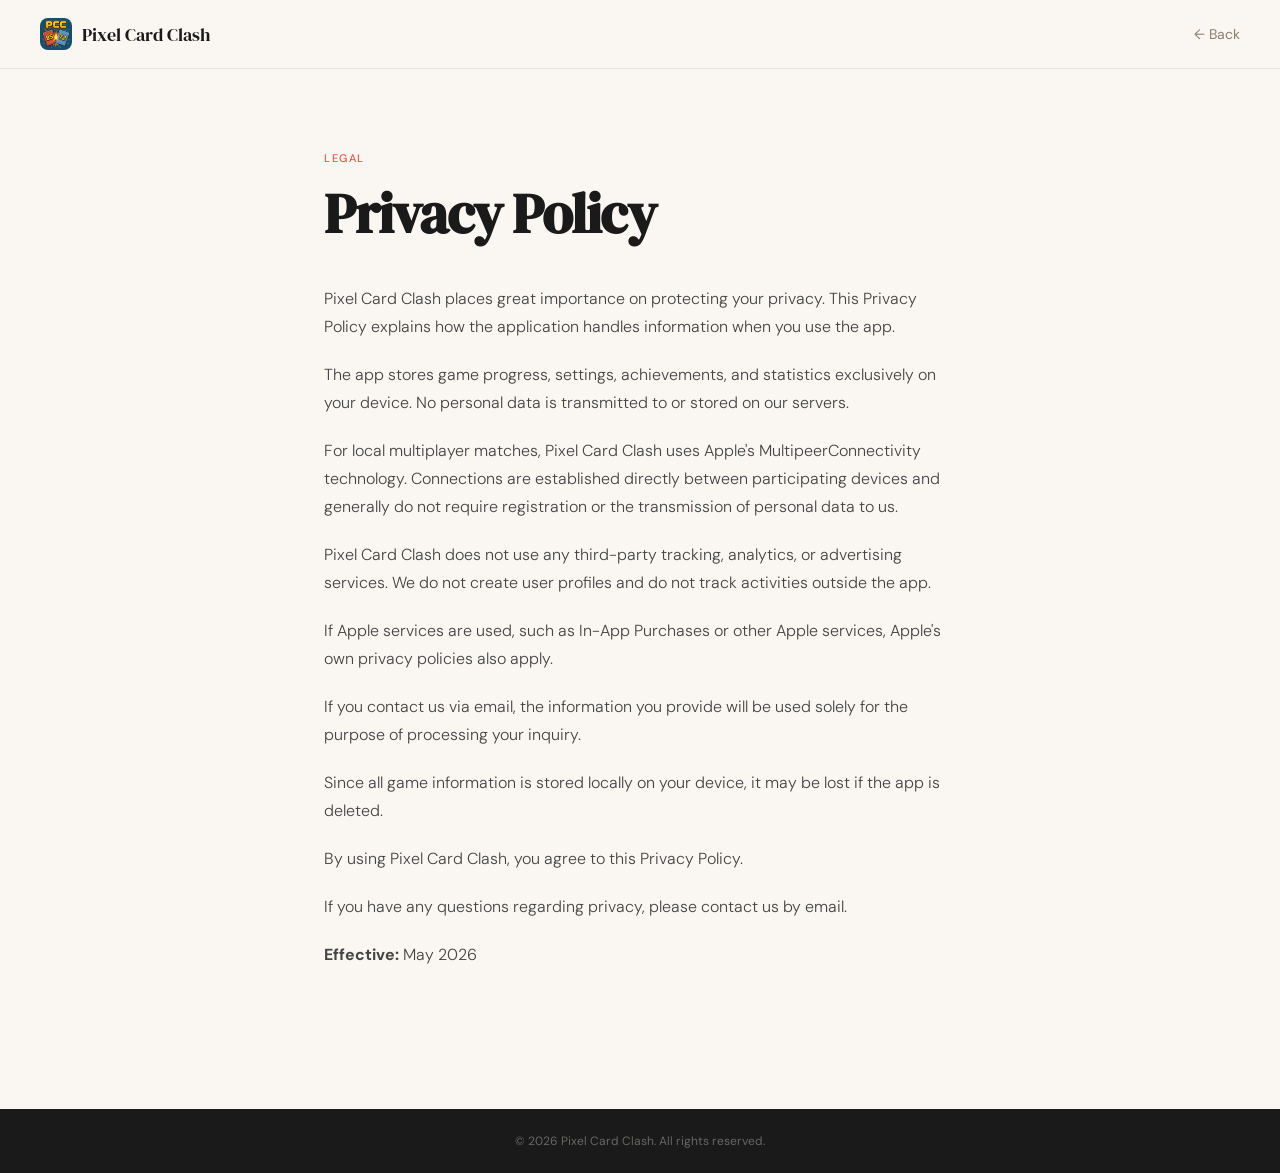
==== PrivacyPolicy.html @ 460555ed "Erstellung der Webseite" ====
<!DOCTYPE html>
<html lang="en">
<head>
  <meta charset="UTF-8">
  <meta name="viewport" content="width=device-width, initial-scale=1.0">
  <title>Privacy Policy – Pixel Card Clash</title>
  <link rel="preconnect" href="https://fonts.googleapis.com">
  <link rel="preconnect" href="https://fonts.gstatic.com" crossorigin>
  <link href="https://fonts.googleapis.com/css2?family=DM+Serif+Display:ital@0;1&family=DM+Sans:ital,opsz,wght@0,9..40,300;0,9..40,400;0,9..40,500;1,9..40,300&display=swap" rel="stylesheet">
  <style>
    :root { --cream:#FAF7F2; --charcoal:#1A1A1A; --coral:#E8574A; --muted:#8A8070; --border:rgba(0,0,0,0.08); }
    *, *::before, *::after { box-sizing:border-box; margin:0; padding:0; }
    body { font-family:'DM Sans',sans-serif; background:var(--cream); color:var(--charcoal); }
    nav { display:flex; align-items:center; justify-content:space-between; padding:18px 40px; background:rgba(250,247,242,0.9); backdrop-filter:blur(16px); border-bottom:1px solid var(--border); position:sticky; top:0; z-index:100; }
    .nav-logo { display:flex; align-items:center; gap:10px; text-decoration:none; color:var(--charcoal); }
    .nav-logo img { width:32px; height:32px; border-radius:8px; }
    .nav-logo span { font-family:'DM Serif Display',serif; font-size:18px; }
    .back-link { font-size:14px; color:var(--muted); text-decoration:none; display:flex; align-items:center; gap:6px; transition:color 0.2s; }
    .back-link:hover { color:var(--charcoal); }
    main { max-width:680px; margin:0 auto; padding:80px 24px 120px; }
    .doc-label { font-size:11px; letter-spacing:0.14em; text-transform:uppercase; color:var(--coral); font-weight:500; margin-bottom:16px; }
    h1 { font-family:'DM Serif Display',serif; font-size:clamp(34px,5vw,56px); letter-spacing:-1.5px; margin-bottom:40px; line-height:1.08; }
    p { font-size:16px; font-weight:300; line-height:1.75; color:#444; margin-bottom:20px; }
    footer { text-align:center; background:var(--charcoal); color:rgba(250,247,242,0.35); padding:24px; font-size:12px; }
    @media(max-width:600px){ nav{padding:14px 20px;} }
  </style>
</head>
<body>
  <nav>
    <a class="nav-logo" href="index.html">
      <img src="images/icon.png" alt="Pixel Card Clash">
      <span>Pixel Card Clash</span>
    </a>
    <a class="back-link" href="index.html">&#8592; Back</a>
  </nav>
  <main>
    <p class="doc-label">Legal</p>
    <h1>Privacy Policy</h1>
<p>Pixel Card Clash places great importance on protecting your privacy. This Privacy Policy explains how the application handles information when you use the app.</p>

<p>The app stores game progress, settings, achievements, and statistics exclusively on your device. No personal data is transmitted to or stored on our servers.</p>

<p>For local multiplayer matches, Pixel Card Clash uses Apple's MultipeerConnectivity technology. Connections are established directly between participating devices and generally do not require registration or the transmission of personal data to us.</p>

<p>Pixel Card Clash does not use any third-party tracking, analytics, or advertising services. We do not create user profiles and do not track activities outside the app.</p>

<p>If Apple services are used, such as In-App Purchases or other Apple services, Apple's own privacy policies also apply.</p>

<p>If you contact us via email, the information you provide will be used solely for the purpose of processing your inquiry.</p>

<p>Since all game information is stored locally on your device, it may be lost if the app is deleted.</p>

<p>By using Pixel Card Clash, you agree to this Privacy Policy.</p>

<p>If you have any questions regarding privacy, please contact us by email.</p>

<p><strong>Effective:</strong> May 2026</p>
  </main>
  <footer>&copy; 2026 Pixel Card Clash. All rights reserved.</footer>
</body>
</html>
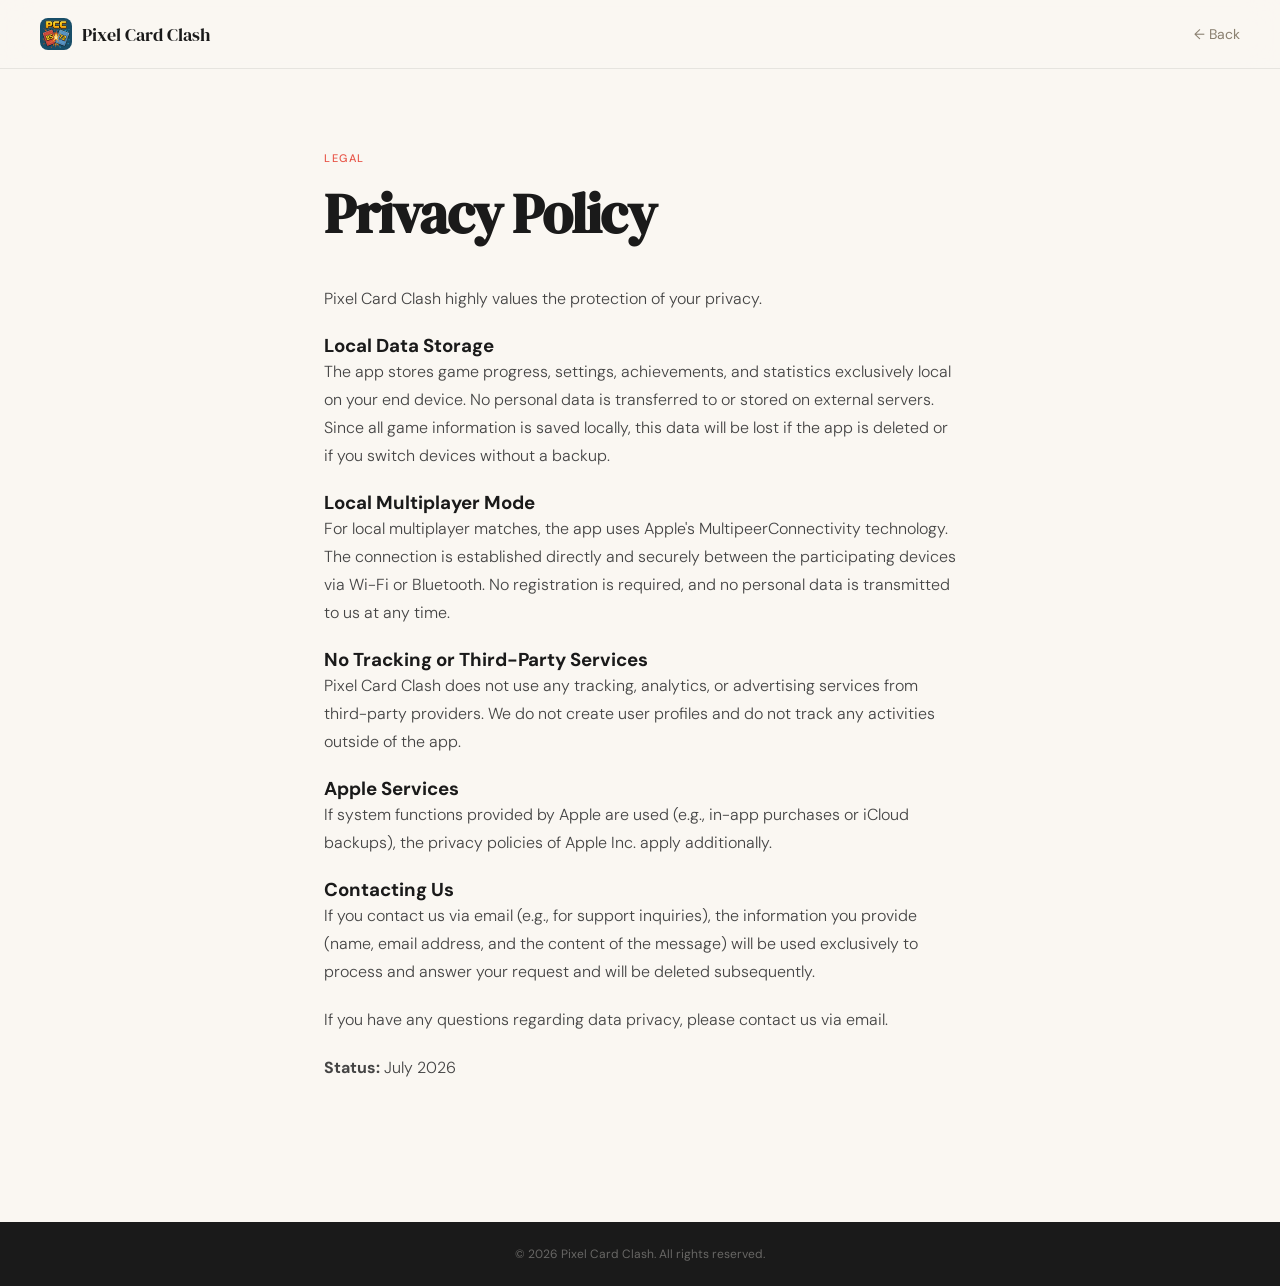
==== commit 84af25e6: "Neue Datenschutz und Nutzungsbedingungen" ====
--- a/PrivacyPolicy.html
+++ b/PrivacyPolicy.html
@@ -36,26 +36,27 @@
   <main>
     <p class="doc-label">Legal</p>
     <h1>Privacy Policy</h1>
-<p>Pixel Card Clash places great importance on protecting your privacy. This Privacy Policy explains how the application handles information when you use the app.</p>
+<p>Pixel Card Clash highly values the protection of your privacy.</p>
 
-<p>The app stores game progress, settings, achievements, and statistics exclusively on your device. No personal data is transmitted to or stored on our servers.</p>
+<h3>Local Data Storage</h3>
+<p>The app stores game progress, settings, achievements, and statistics exclusively local on your end device. No personal data is transferred to or stored on external servers. Since all game information is saved locally, this data will be lost if the app is deleted or if you switch devices without a backup.</p>
 
-<p>For local multiplayer matches, Pixel Card Clash uses Apple's MultipeerConnectivity technology. Connections are established directly between participating devices and generally do not require registration or the transmission of personal data to us.</p>
+<h3>Local Multiplayer Mode</h3>
+<p>For local multiplayer matches, the app uses Apple's MultipeerConnectivity technology. The connection is established directly and securely between the participating devices via Wi-Fi or Bluetooth. No registration is required, and no personal data is transmitted to us at any time.</p>
 
-<p>Pixel Card Clash does not use any third-party tracking, analytics, or advertising services. We do not create user profiles and do not track activities outside the app.</p>
+<h3>No Tracking or Third-Party Services</h3>
+<p>Pixel Card Clash does not use any tracking, analytics, or advertising services from third-party providers. We do not create user profiles and do not track any activities outside of the app.</p>
 
-<p>If Apple services are used, such as In-App Purchases or other Apple services, Apple's own privacy policies also apply.</p>
+<h3>Apple Services</h3>
+<p>If system functions provided by Apple are used (e.g., in-app purchases or iCloud backups), the privacy policies of Apple Inc. apply additionally.</p>
 
-<p>If you contact us via email, the information you provide will be used solely for the purpose of processing your inquiry.</p>
+<h3>Contacting Us</h3>
+<p>If you contact us via email (e.g., for support inquiries), the information you provide (name, email address, and the content of the message) will be used exclusively to process and answer your request and will be deleted subsequently.</p>
 
-<p>Since all game information is stored locally on your device, it may be lost if the app is deleted.</p>
+<p>If you have any questions regarding data privacy, please contact us via email.</p>
 
-<p>By using Pixel Card Clash, you agree to this Privacy Policy.</p>
-
-<p>If you have any questions regarding privacy, please contact us by email.</p>
-
-<p><strong>Effective:</strong> May 2026</p>
-  </main>
-  <footer>&copy; 2026 Pixel Card Clash. All rights reserved.</footer>
+<p><strong>Status:</strong> July 2026</p>
+</main>
+<footer>&copy; 2026 Pixel Card Clash. All rights reserved.</footer>
 </body>
 </html>
